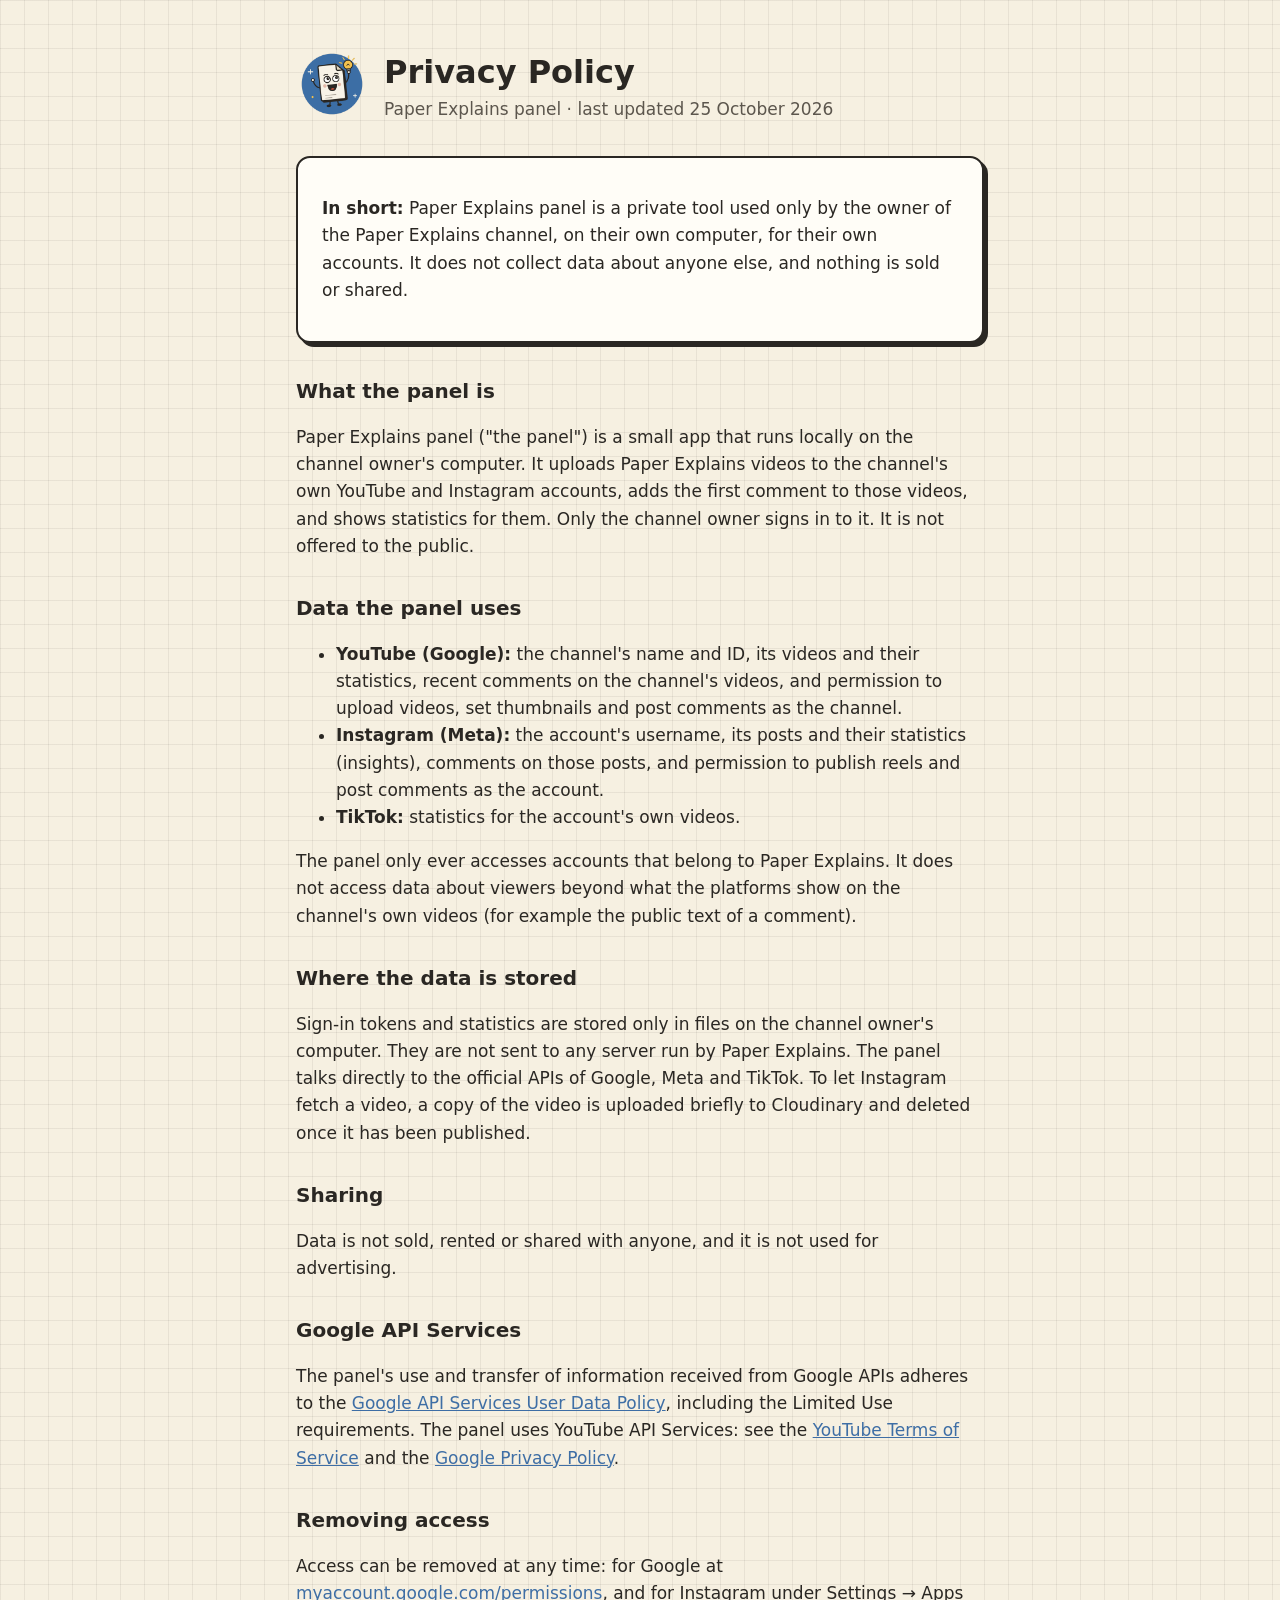
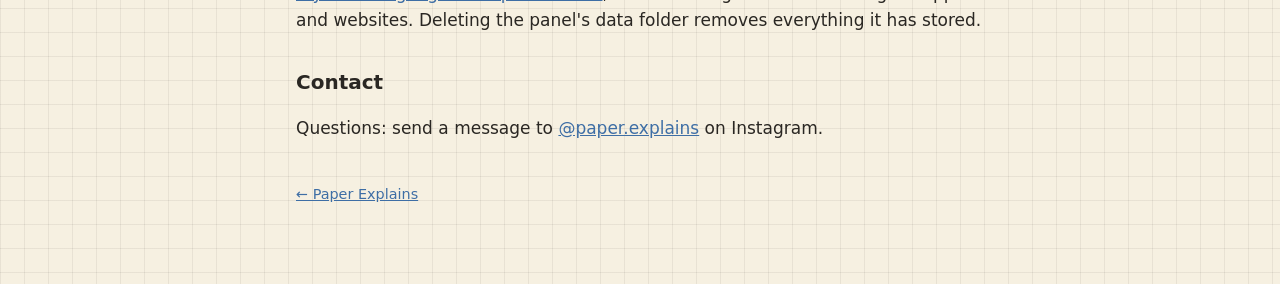
==== privacy.html @ 7f8459b5 "Paper Explains home page and privacy policy Co-Authored-By: Claude Opus 5.5 <noreply@anthropic.com>" ====
<!doctype html>
<html lang="en">
<head>
  <meta charset="utf-8">
  <meta name="viewport" content="width=device-width, initial-scale=1">
  <title>Privacy Policy – Paper Explains</title>
  <meta name="description" content="Privacy policy for Paper Explains panel, a private tool used only by the Paper Explains channel owner.">
  <link rel="icon" href="logo.png">
  <link rel="stylesheet" href="style.css">
</head>
<body>
  <main>
    <header>
      <a href="./"><img src="logo.png" alt="Paper Explains logo"></a>
      <div>
        <h1>Privacy Policy</h1>
        <p class="tag">Paper Explains panel · last updated 25 October 2026</p>
      </div>
    </header>

    <div class="card">
      <p><strong>In short:</strong> Paper Explains panel is a private tool used only by the owner of the Paper Explains channel, on their own computer, for their own accounts. It does not collect data about anyone else, and nothing is sold or shared.</p>
    </div>

    <h2>What the panel is</h2>
    <p>Paper Explains panel ("the panel") is a small app that runs locally on the channel owner's computer. It uploads Paper Explains videos to the channel's own YouTube and Instagram accounts, adds the first comment to those videos, and shows statistics for them. Only the channel owner signs in to it. It is not offered to the public.</p>

    <h2>Data the panel uses</h2>
    <ul>
      <li><strong>YouTube (Google):</strong> the channel's name and ID, its videos and their statistics, recent comments on the channel's videos, and permission to upload videos, set thumbnails and post comments as the channel.</li>
      <li><strong>Instagram (Meta):</strong> the account's username, its posts and their statistics (insights), comments on those posts, and permission to publish reels and post comments as the account.</li>
      <li><strong>TikTok:</strong> statistics for the account's own videos.</li>
    </ul>
    <p>The panel only ever accesses accounts that belong to Paper Explains. It does not access data about viewers beyond what the platforms show on the channel's own videos (for example the public text of a comment).</p>

    <h2>Where the data is stored</h2>
    <p>Sign-in tokens and statistics are stored only in files on the channel owner's computer. They are not sent to any server run by Paper Explains. The panel talks directly to the official APIs of Google, Meta and TikTok. To let Instagram fetch a video, a copy of the video is uploaded briefly to Cloudinary and deleted once it has been published.</p>

    <h2>Sharing</h2>
    <p>Data is not sold, rented or shared with anyone, and it is not used for advertising.</p>

    <h2>Google API Services</h2>
    <p>The panel's use and transfer of information received from Google APIs adheres to the <a href="https://developers.google.com/terms/api-services-user-data-policy">Google API Services User Data Policy</a>, including the Limited Use requirements. The panel uses YouTube API Services: see the <a href="https://www.youtube.com/t/terms">YouTube Terms of Service</a> and the <a href="https://policies.google.com/privacy">Google Privacy Policy</a>.</p>

    <h2>Removing access</h2>
    <p>Access can be removed at any time: for Google at <a href="https://myaccount.google.com/permissions">myaccount.google.com/permissions</a>, and for Instagram under Settings → Apps and websites. Deleting the panel's data folder removes everything it has stored.</p>

    <h2>Contact</h2>
    <p>Questions: send a message to <a href="https://www.instagram.com/paper.explains/">@paper.explains</a> on Instagram.</p>

    <footer><p><a href="./">← Paper Explains</a></p></footer>
  </main>
</body>
</html>
---- style.css ----
:root {
  --paper: #f6f0e1;
  --grid: rgba(42, 39, 35, 0.07);
  --ink: #2a2723;
  --ink-2: #5c564d;
  --red: #c4513a;
  --blue: #3e6ea5;
  --card: #fffdf7;
}
* { box-sizing: border-box; }
body {
  margin: 0;
  color: var(--ink);
  background-color: var(--paper);
  background-image: linear-gradient(var(--grid) 1px, transparent 1px), linear-gradient(90deg, var(--grid) 1px, transparent 1px);
  background-size: 24px 24px;
  font: 17px/1.6 "Nunito", system-ui, -apple-system, "Segoe UI", sans-serif;
}
main { max-width: 720px; margin: 0 auto; padding: 48px 16px 64px; }
header { display: flex; align-items: center; gap: 16px; margin-bottom: 28px; }
header img { width: 72px; height: 72px; }
header a { color: inherit; text-decoration: none; }
h1 { font-size: 2rem; line-height: 1.2; margin: 0; }
h2 { font-size: 1.25rem; margin: 32px 0 8px; }
.tag { color: var(--ink-2); margin: 4px 0 0; }
.card { background: var(--card); border: 2px solid var(--ink); border-radius: 14px; padding: 20px 24px; margin: 20px 0; box-shadow: 4px 4px 0 var(--ink); }
a { color: var(--blue); }
.links { display: grid; grid-template-columns: repeat(auto-fit, minmax(200px, 1fr)); gap: 8px 20px; padding: 0; list-style: none; }
.muted { color: var(--ink-2); font-size: 0.9rem; }
footer { margin-top: 40px; color: var(--ink-2); font-size: 0.9rem; }
mark { background: none; color: var(--red); font-weight: 700; }
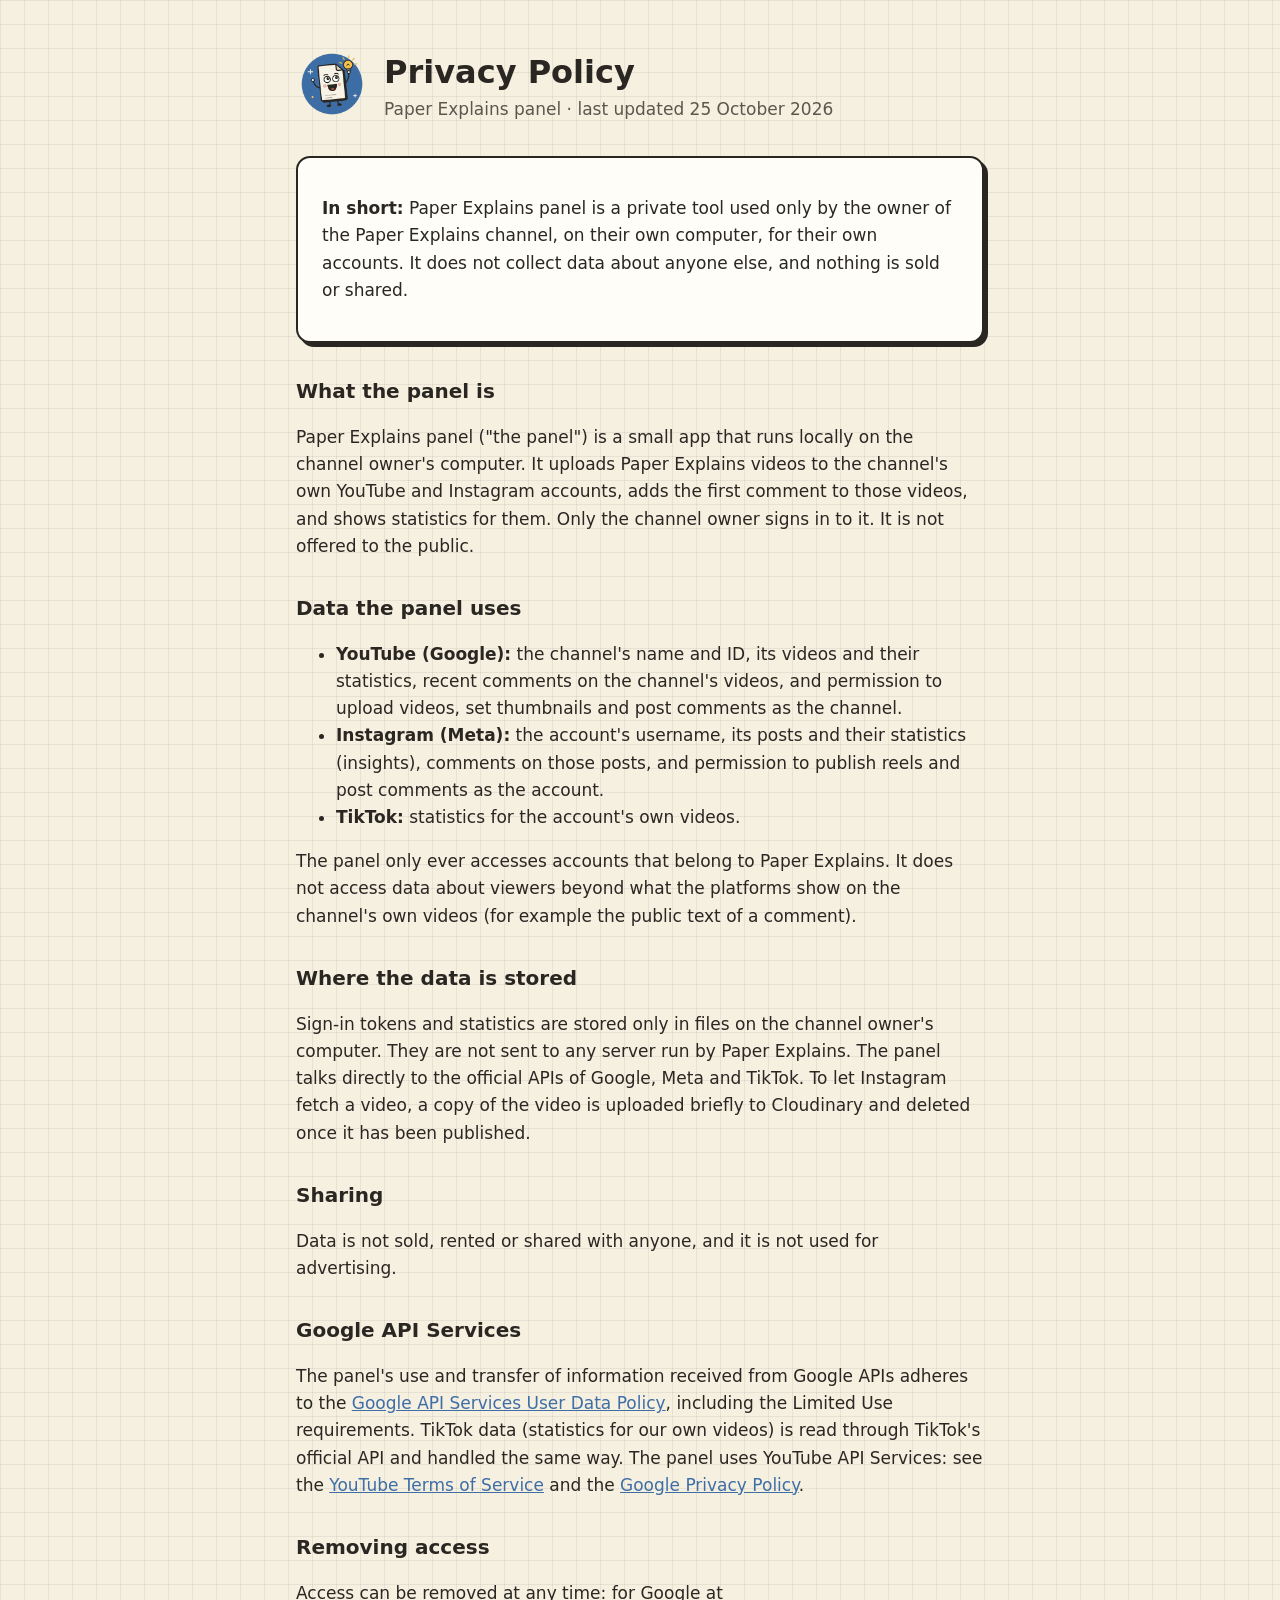
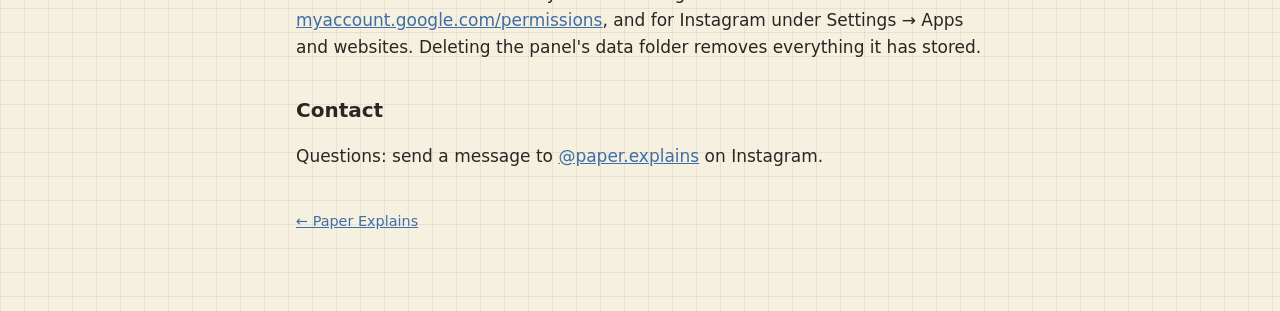
==== commit 5bad6e18: "Add terms of service page Co-Authored-By: Claude Opus 5.5 <noreply@anthropic.com>" ====
--- a/privacy.html
+++ b/privacy.html
@@ -40,7 +40,7 @@
     <p>Data is not sold, rented or shared with anyone, and it is not used for advertising.</p>
 
     <h2>Google API Services</h2>
-    <p>The panel's use and transfer of information received from Google APIs adheres to the <a href="https://developers.google.com/terms/api-services-user-data-policy">Google API Services User Data Policy</a>, including the Limited Use requirements. The panel uses YouTube API Services: see the <a href="https://www.youtube.com/t/terms">YouTube Terms of Service</a> and the <a href="https://policies.google.com/privacy">Google Privacy Policy</a>.</p>
+    <p>The panel's use and transfer of information received from Google APIs adheres to the <a href="https://developers.google.com/terms/api-services-user-data-policy">Google API Services User Data Policy</a>, including the Limited Use requirements. TikTok data (statistics for our own videos) is read through TikTok's official API and handled the same way. The panel uses YouTube API Services: see the <a href="https://www.youtube.com/t/terms">YouTube Terms of Service</a> and the <a href="https://policies.google.com/privacy">Google Privacy Policy</a>.</p>
 
     <h2>Removing access</h2>
     <p>Access can be removed at any time: for Google at <a href="https://myaccount.google.com/permissions">myaccount.google.com/permissions</a>, and for Instagram under Settings → Apps and websites. Deleting the panel's data folder removes everything it has stored.</p>
